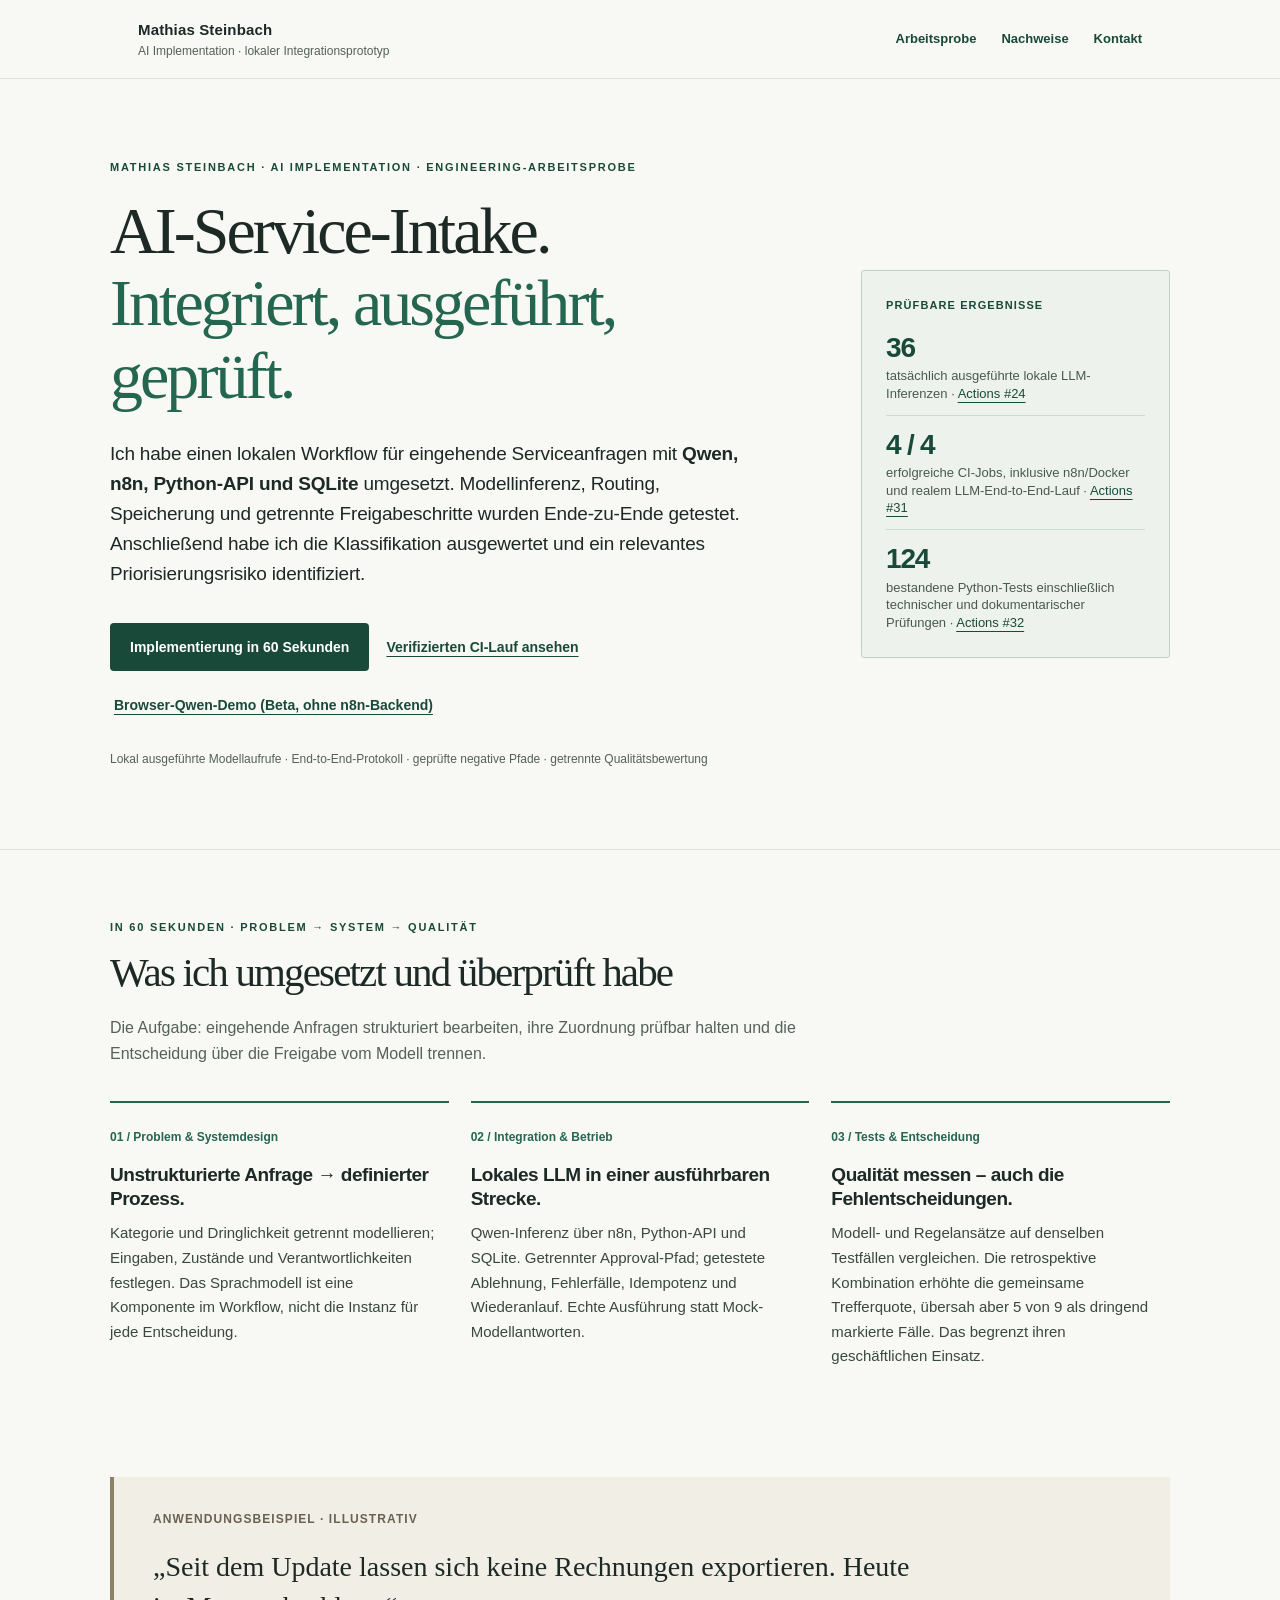
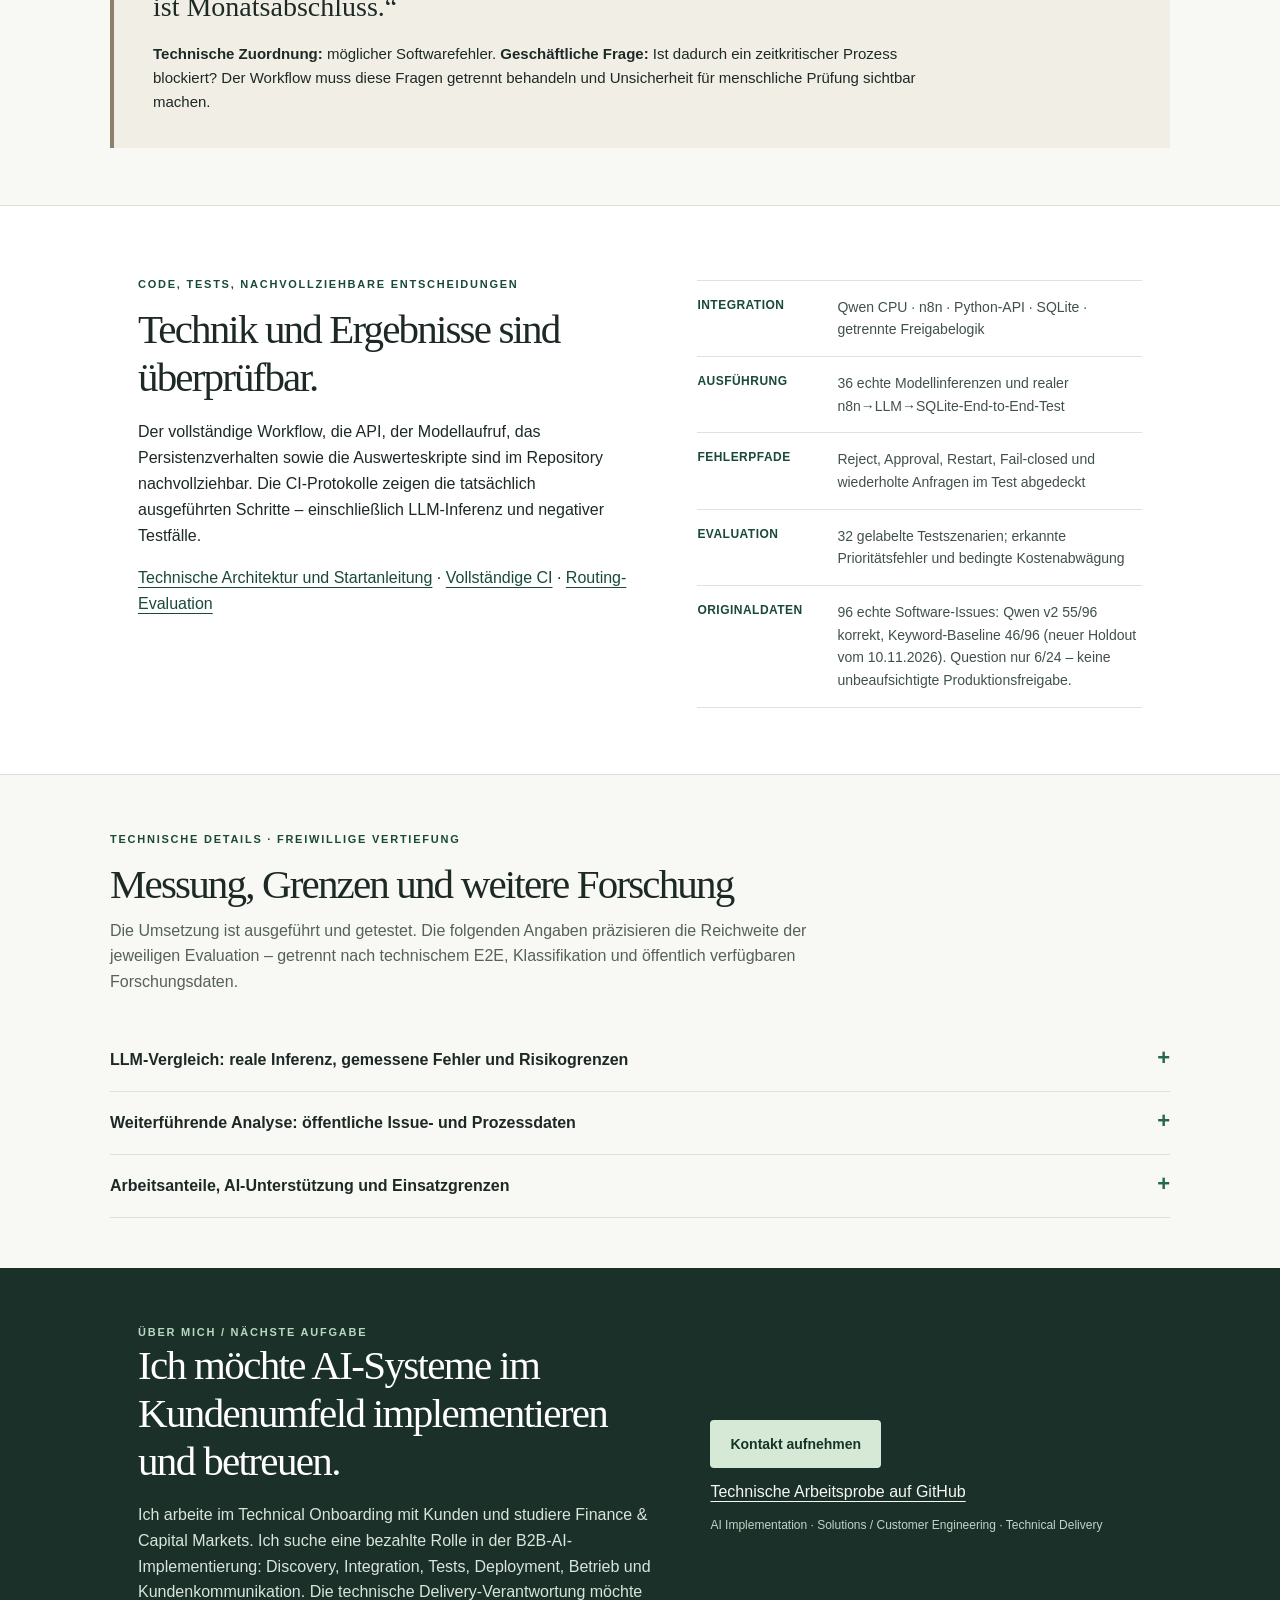
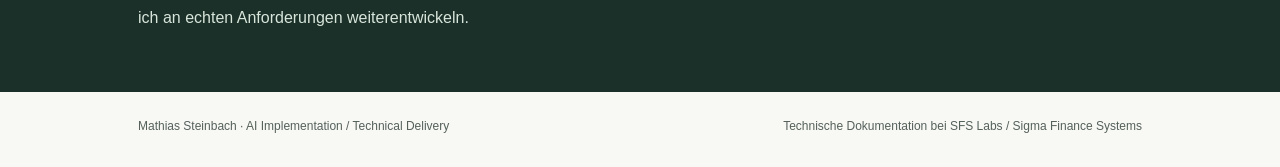
==== docs/index.html @ dee8612c "Remove redundant disclaimers and foreground actual work" ====
<!doctype html>
<html lang="de">
<head>
<meta charset="utf-8">
<meta name="viewport" content="width=device-width, initial-scale=1">
<meta name="description" content="AI Implementation Engineering-Arbeitsprobe von Mathias Steinbach: lokales Qwen-Modell, n8n, Python-API und SQLite – echte Modellinferenzen, End-to-End-Tests, dokumentierte Qualitätsprüfung.">
<meta name="color-scheme" content="light">
<meta http-equiv="Content-Security-Policy" content="default-src 'none'; style-src 'unsafe-inline'; script-src 'none'; img-src data:; connect-src 'none'; form-action 'none'; base-uri 'none'">
<title>Mathias Steinbach | AI Implementation – realer Workflow, echte Tests</title>
<style>
:root{--paper:#f8f8f5;--white:#ffffff;--ink:#1d2925;--shade:#55615b;--soft:#edf2ed;--line:#dce3dc;--accent:#246650;--accent-dark:#194a39;--warm:#f1eee6}
*{box-sizing:border-box}
html{scroll-behavior:smooth}
body{margin:0;background:var(--paper);color:var(--ink);font-family:-apple-system,BlinkMacSystemFont,"Segoe UI",Arial,sans-serif;font-size:16px;line-height:1.62;-webkit-font-smoothing:antialiased}
a{color:var(--accent-dark);text-underline-offset:4px}
a:hover{text-decoration-thickness:2px}
a:focus-visible,summary:focus-visible{outline:3px solid #59886a;outline-offset:5px;border-radius:3px}
.shell{max-width:1060px;padding:0 28px;margin:0 auto}
header{background:var(--paper);border-bottom:1px solid var(--line)}
.header{min-height:78px;display:flex;align-items:center;justify-content:space-between;gap:20px}
.name{font-size:15px;letter-spacing:.01em;font-weight:750}
.header-sub{color:var(--shade);font-size:12px;display:block;line-height:1.3;margin-top:2px}
.header-right{display:flex;align-items:center;gap:25px;font-size:13px;white-space:nowrap}
.header-right a{text-decoration:none;font-weight:650}
.hero{padding:80px 0 80px;display:grid;grid-template-columns:minmax(0,1.45fr) minmax(250px,.65fr);gap:62px;align-items:center}
.eyebrow{color:var(--accent-dark);font-size:11px;letter-spacing:.16em;font-weight:800;text-transform:uppercase}
h1,h2,.thought{font-family:Georgia,"Times New Roman",serif;font-weight:400;letter-spacing:-.045em}
h1{font-size:clamp(40px,5.35vw,66px);line-height:1.1;margin:18px 0 26px;max-width:650px}
h1 span{color:var(--accent)}
.lede{font-size:19px;max-width:640px;line-height:1.59;letter-spacing:-.01em}
.lede strong{font-weight:700}
.actions{display:flex;gap:13px;flex-wrap:wrap;align-items:center;margin:33px 0 22px}
.primary{background:var(--accent-dark);color:white;padding:13px 20px;border-radius:4px;text-decoration:none;display:inline-flex;align-items:center;justify-content:center;font-weight:690;font-size:14px}
.primary:hover{background:#0d3628}
.secondary{font-weight:670;font-size:14px;padding:10px 4px;text-decoration-thickness:1px}
.facts{font-size:12px;color:var(--shade);line-height:1.7}
.facts b{color:var(--ink)}
.note{padding:26px 24px;border:1px solid #bfd1c4;background:var(--soft);border-radius:3px}.proof{display:grid;gap:14px;margin-top:18px}.proofline{padding:0 0 12px;border-bottom:1px solid #cadbd0}.proofline:last-child{border-bottom:0;padding-bottom:0}.proofline .big{font-weight:790;line-height:1.1;font-size:28px;letter-spacing:-.045em;color:var(--accent-dark)}.proofline .description{font-size:13px;color:#4a594f;line-height:1.35;margin-top:4px}
.note-kicker{font-size:11px;color:var(--accent-dark);font-weight:750;letter-spacing:.1em;text-transform:uppercase}
.thought{font-size:clamp(23px,2.45vw,30px);line-height:1.31;margin:19px 0 17px}
.note p:last-child{font-size:14px;line-height:1.6;color:#48584d;margin-bottom:0}
.rule{border-top:1px solid var(--line)}
section{scroll-margin-top:26px}
.story{padding:69px 0 64px}
h2{font-size:clamp(29px,3.65vw,41px);line-height:1.17;margin:12px 0 18px;max-width:780px}
.intro{color:var(--shade);max-width:770px;margin:0 0 34px}
.steps{display:grid;grid-template-columns:repeat(3,minmax(0,1fr));gap:22px}
.step{border-top:2px solid var(--accent);padding:20px 12px 4px 0}
.step-index{font-weight:750;font-size:12px;color:var(--accent)}
.step h3{font-size:19px;line-height:1.28;letter-spacing:-.025em;margin:14px 0 10px}
.step p{font-size:15px;line-height:1.64;margin:0;color:#394840}
.effect{padding:40px 0 57px}
.case{padding:33px 39px;background:var(--warm);border-left:4px solid #8d8068}
.case-head{font-size:12px;font-weight:750;color:#696252;letter-spacing:.09em;text-transform:uppercase}
.example{font-family:Georgia,"Times New Roman",serif;font-size:clamp(20px,2.9vw,28px);line-height:1.4;max-width:780px;margin:18px 0 16px}
.case p:last-child{margin:0;font-size:15px;max-width:800px}
.material{padding:70px 0 66px;background:var(--white);border-top:1px solid var(--line);border-bottom:1px solid var(--line)}
.material-grid{display:grid;grid-template-columns:1.05fr .95fr;gap:68px;align-items:start}
.material-grid p{max-width:640px}
.material-grid .text{font-size:16px}
.checks{border-top:1px solid var(--line);margin-top:4px}
.check{display:grid;grid-template-columns:125px 1fr;gap:15px;padding:15px 0;border-bottom:1px solid var(--line);font-size:14px}
.check strong{font-size:12px;color:var(--accent-dark);text-transform:uppercase;letter-spacing:.04em}
.check span{color:#415149}
small,.caption{font-size:12px;color:var(--shade)}
.details{padding:56px 0 50px}
.details h2{margin-bottom:9px}
details{border-bottom:1px solid var(--line);padding:18px 0}
summary{font-weight:750;cursor:pointer;list-style:none;display:flex;justify-content:space-between;gap:20px}
summary::-webkit-details-marker{display:none}
summary::after{content:"+";font-size:22px;line-height:1;color:var(--accent)}
details[open] summary::after{content:"−"}
details .inner{font-size:14px;color:#34463d;max-width:840px;padding:9px 0 0}
details ul{padding-left:20px}
details li{margin:8px 0}
.nums{font-variant-numeric:tabular-nums}
.end{background:#1b3029;color:#f6f8f4;padding:56px 0 61px}
.end-inner{display:grid;grid-template-columns:1.1fr .9fr;gap:45px;align-items:center}
.end h2{font-family:Georgia,"Times New Roman",serif;letter-spacing:-.04em;margin:0 0 16px;color:#fff}
.end p{margin:0;color:#d8e5db;max-width:600px}
.end .contact{display:flex;flex-direction:column;gap:11px;align-items:flex-start}
.end .contact a{color:#f6f8f4}
.end .contact a.primary{background:#d5e9d6;color:#163526}
.end small{color:#c2d3c8}
footer{padding:25px 0 30px;font-size:12px;color:var(--shade)}
.footer{display:flex;justify-content:space-between;gap:18px;flex-wrap:wrap}
@media(max-width:770px){.shell{padding:0 20px}.header{min-height:68px}.header-right{gap:13px}.hero{display:block;padding:45px 0 53px}.note{margin-top:38px;padding:24px}.story{padding:49px 0}.steps,.material-grid,.end-inner{grid-template-columns:1fr;gap:26px}.material{padding:49px 0}.step{padding-top:16px}.case{padding:24px 22px}.effect{padding:4px 0 46px}.check{grid-template-columns:105px 1fr}.details{padding:42px 0}.end{padding:43px 0}.facts{font-size:11px}}
@media(prefers-reduced-motion:reduce){html{scroll-behavior:auto}}
</style>
</head>
<body>
<header><div class="shell header">
 <div><div class="name">Mathias Steinbach</div><span class="header-sub">AI Implementation · lokaler Integrationsprototyp</span></div>
 <nav class="header-right" aria-label="Seitennavigation"><a href="#entscheidung">Arbeitsprobe</a><a href="#nachweise">Nachweise</a><a href="#kontakt">Kontakt</a></nav>
</div></header>
<main>
 <section class="shell hero" aria-labelledby="headline">
  <div>
   <div class="eyebrow">Mathias Steinbach · AI Implementation · Engineering-Arbeitsprobe</div>
   <h1 id="headline">AI-Service-Intake. <span>Integriert, ausgeführt, geprüft.</span></h1>
   <p class="lede">Ich habe einen lokalen Workflow für eingehende Serviceanfragen mit <strong>Qwen, n8n, Python-API und SQLite</strong> umgesetzt. Modellinferenz, Routing, Speicherung und getrennte Freigabeschritte wurden Ende-zu-Ende getestet. Anschließend habe ich die Klassifikation ausgewertet und ein relevantes Priorisierungsrisiko identifiziert.</p>
   <div class="actions"><a class="primary" href="#entscheidung">Implementierung in 60 Sekunden</a><a class="secondary" href="https://github.com/SFS-Labs/ai-knowledge-ops-lab/actions/runs/42413698800">Verifizierten CI-Lauf ansehen</a><a class="secondary" href="./live.html">Browser-Qwen-Demo (Beta, ohne n8n-Backend)</a></div>
   <div class="facts">Lokal ausgeführte Modellaufrufe · End-to-End-Protokoll · geprüfte negative Pfade · getrennte Qualitätsbewertung</div>
  </div>
  <aside class="note" aria-label="Verifizierte technische Ergebnisse">
   <div class="note-kicker">Prüfbare Ergebnisse</div>
   <div class="proof">
    <div class="proofline"><div class="big nums">36</div><div class="description">tatsächlich ausgeführte lokale LLM-Inferenzen · <a href="https://github.com/SFS-Labs/ai-knowledge-ops-lab/actions/runs/42399345922">Actions #24</a></div></div>
    <div class="proofline"><div class="big nums">4 / 4</div><div class="description">erfolgreiche CI-Jobs, inklusive n8n/Docker und realem LLM-End-to-End-Lauf · <a href="https://github.com/SFS-Labs/ai-knowledge-ops-lab/actions/runs/42413698800">Actions #31</a></div></div>
    <div class="proofline"><div class="big nums">124</div><div class="description">bestandene Python-Tests einschließlich technischer und dokumentarischer Prüfungen · <a href="https://github.com/SFS-Labs/ai-knowledge-ops-lab/actions/runs/42421588733">Actions #32</a></div></div>
   </div>
  </aside>
 </section>
 <div class="rule"></div>
 <section id="entscheidung" class="shell story">
  <div class="eyebrow">In 60 Sekunden · Problem → System → Qualität</div>
  <h2>Was ich umgesetzt und überprüft habe</h2>
  <p class="intro">Die Aufgabe: eingehende Anfragen strukturiert bearbeiten, ihre Zuordnung prüfbar halten und die Entscheidung über die Freigabe vom Modell trennen.</p>
  <div class="steps">
   <article class="step"><span class="step-index">01 / Problem &amp; Systemdesign</span><h3>Unstrukturierte Anfrage → definierter Prozess.</h3><p>Kategorie und Dringlichkeit getrennt modellieren; Eingaben, Zustände und Verantwortlichkeiten festlegen. Das Sprachmodell ist eine Komponente im Workflow, nicht die Instanz für jede Entscheidung.</p></article>
   <article class="step"><span class="step-index">02 / Integration &amp; Betrieb</span><h3>Lokales LLM in einer ausführbaren Strecke.</h3><p>Qwen-Inferenz über n8n, Python-API und SQLite. Getrennter Approval-Pfad; getestete Ablehnung, Fehlerfälle, Idempotenz und Wiederanlauf. Echte Ausführung statt Mock-Modellantworten.</p></article>
   <article class="step"><span class="step-index">03 / Tests &amp; Entscheidung</span><h3>Qualität messen – auch die Fehlentscheidungen.</h3><p>Modell- und Regelansätze auf denselben Testfällen vergleichen. Die retrospektive Kombination erhöhte die gemeinsame Trefferquote, übersah aber 5 von 9 als dringend markierte Fälle. Das begrenzt ihren geschäftlichen Einsatz.</p></article>
  </div>
 </section>
 <section class="shell effect" aria-labelledby="praxis"><div class="case">
  <div class="case-head">Anwendungsbeispiel · illustrativ</div>
  <div class="example" id="praxis">„Seit dem Update lassen sich keine Rechnungen exportieren. Heute ist Monatsabschluss.“</div>
  <p><strong>Technische Zuordnung:</strong> möglicher Softwarefehler. <strong>Geschäftliche Frage:</strong> Ist dadurch ein zeitkritischer Prozess blockiert? Der Workflow muss diese Fragen getrennt behandeln und Unsicherheit für menschliche Prüfung sichtbar machen.</p>
 </div></section>
 <section class="material" id="nachweise"><div class="shell material-grid">
  <div>
   <div class="eyebrow">Code, Tests, nachvollziehbare Entscheidungen</div>
   <h2>Technik und Ergebnisse sind überprüfbar.</h2>
   <p class="text">Der vollständige Workflow, die API, der Modellaufruf, das Persistenzverhalten sowie die Auswerteskripte sind im Repository nachvollziehbar. Die CI-Protokolle zeigen die tatsächlich ausgeführten Schritte – einschließlich LLM-Inferenz und negativer Testfälle.</p>
   <p><a href="https://github.com/SFS-Labs/ai-knowledge-ops-lab/blob/main/showcases/internal-service-intake/README.md">Technische Architektur und Startanleitung</a> · <a href="https://github.com/SFS-Labs/ai-knowledge-ops-lab/actions/runs/42413698800">Vollständige CI</a> · <a href="https://github.com/SFS-Labs/ai-knowledge-ops-lab/blob/main/showcases/internal-service-intake/HYBRID_DECISION_RECORD.md">Routing-Evaluation</a></p>
  </div>
  <div class="checks" aria-label="Liefer- und Qualitätsnachweise">
   <div class="check"><strong>Integration</strong><span>Qwen CPU · n8n · Python-API · SQLite · getrennte Freigabelogik</span></div>
   <div class="check"><strong>Ausführung</strong><span>36 echte Modellinferenzen und realer n8n→LLM→SQLite-End-to-End-Test</span></div>
   <div class="check"><strong>Fehlerpfade</strong><span>Reject, Approval, Restart, Fail-closed und wiederholte Anfragen im Test abgedeckt</span></div>
   <div class="check"><strong>Evaluation</strong><span>32 gelabelte Testszenarien; erkannte Prioritätsfehler und bedingte Kostenabwägung</span></div>
   <div class="check"><strong>Originaldaten</strong><span>96 echte Software-Issues: Qwen v2 55/96 korrekt, Keyword-Baseline 46/96 (neuer Holdout vom 10.11.2026). Question nur 6/24 – keine unbeaufsichtigte Produktionsfreigabe.</span></div>
  </div>
 </div></section>
 <section class="shell details">
  <div class="eyebrow">Technische Details · freiwillige Vertiefung</div>
  <h2>Messung, Grenzen und weitere Forschung</h2>
  <p class="intro">Die Umsetzung ist ausgeführt und getestet. Die folgenden Angaben präzisieren die Reichweite der jeweiligen Evaluation – getrennt nach technischem E2E, Klassifikation und öffentlich verfügbaren Forschungsdaten.</p>
  <details><summary>LLM-Vergleich: reale Inferenz, gemessene Fehler und Risikogrenzen</summary><div class="inner">
   <p>In 32 gelabelten <strong>synthetischen</strong> Testfällen waren Kategorie und Priorität gleichzeitig korrekt bei Sprachmodell allein <strong>10/32</strong>, Regeln allein <strong>11/32</strong> und rückblickender Kombination <strong>22/32</strong>. Die kombinierte Prioritätslogik übersah <strong>5 von 9</strong> als dringend gelabelten Fällen; beim Sprachmodell allein war es <strong>1 von 9</strong>, allerdings mit erheblich mehr Fehlalarmen. Die Kombination wurde <strong>nach Sichtung der Fälle</strong> entwickelt. Dieser Vergleich ist daher explorativ, kein unabhängig bestätigter Leistungsvorteil.</p>
   <p>Die Fehlerkostenentscheidung hängt von realen SLAs, Review-Aufwand und Eskalationskosten ab. <a href="https://github.com/SFS-Labs/ai-knowledge-ops-lab/blob/main/showcases/internal-service-intake/evaluation/economics.py">Berechnung und Annahmen</a>.</p>
  </div></details>
  <details><summary>Weiterführende Analyse: öffentliche Issue- und Prozessdaten</summary><div class="inner">
   <p>Zu Beginn standen vier selbst definierte Servicekategorien. Die öffentlichen Daten passten dazu nicht sauber. Statt die Quellen passend zu machen, habe ich die Reihenfolge geändert: <strong>Geschäftsaufgabe → passende Klassifikation → geeignete Daten → Messung → Entscheidung.</strong></p>
   <p>Die realen NLBSE-Software-Issues dienen einem separaten Klassifikationsvergleich; Volvo-Prozesslogs zeigen Bearbeitungsverläufe. Die Datensätze sind nicht miteinander verknüpft. Auf 142.320 NLBSE-Testzeilen erreichte eine einfache, nicht für diesen Benchmark optimierte Keyword-Heuristik 49,25 % Accuracy; 9.454 Gruppenwechsel wurden aus dem Volvo-Originalarchiv ermittelt. Diese Heuristik ist eine Baseline, kein vollwertiger Vergleich zu einem optimierten Klassifikator. Der zusätzlich ausgeführte echte Qwen-vs.-Baseline-Vergleich auf 96 weiteren vorher festgelegten NLBSE-Fällen ergab <strong>55/96 (57,29 %) korrekt mit Qwen v2 in einem am 10.11.2026 erneut ausgeführten disjunkten Holdout</strong> gegenüber <strong>46/96 (47,92 %) mit der einfachen Keyword-Heuristik</strong>; nur <strong>6/24 Question-Fälle</strong> wurden vom Modell erkannt. Das gepaarte 95%-Bootstrap-Intervall der Accuracy-Differenz [0; +20,83] Prozentpunkte umfasst Null; eine positive Überlegenheit ist damit nicht gesichert. <a href="https://github.com/SFS-Labs/ai-knowledge-ops-lab/blob/main/showcases/internal-service-intake/evaluation/NLBSE_REAL_LLM_EVALUATION.md">Historische NLBSE-Diagnose und Methoden</a> · <a href="https://github.com/SFS-Labs/ai-knowledge-ops-lab/actions/runs/42827473405/job/129868488355">Neuer real ausgeführter NLBSE-Holdout-Retest</a>. Diese beiden Messungen sind keine nachgewiesene Wirkung unserer AI auf Kundenkosten. <a href="https://github.com/SFS-Labs/ai-knowledge-ops-lab/blob/main/showcases/internal-service-intake/RESEARCH_DESIGN.md">Forschungsdesign und Quellen</a>.</p>
  </div></details>
  <details><summary>Arbeitsanteile, AI-Unterstützung und Einsatzgrenzen</summary><div class="inner">
   <p>Meine Beiträge liegen in Fragestellung, Hypothese, Gegenprüfung, Qualitätsmaßstab und der Entscheidung über den Arbeitsumfang. Implementierung und Auswertung waren <strong>AI-gestützt</strong>; der Code und die tatsächlichen Testläufe sind einsehbar. Die technische Pipeline wurde lokal ausgeführt und automatisiert geprüft.</p>
   <p><a href="https://github.com/SFS-Labs/ai-knowledge-ops-lab">Repository und Versionshistorie</a> · <a href="https://github.com/SFS-Labs/ai-knowledge-ops-lab/pull/9">Entwicklung und Review</a>.</p>
  </div></details>
 </section>
 <section class="end" id="kontakt"><div class="shell end-inner">
  <div><div class="eyebrow" style="color:#b8d8c1">Über mich / nächste Aufgabe</div><h2>Ich möchte AI-Systeme im Kundenumfeld implementieren und betreuen.</h2><p>Ich arbeite im Technical Onboarding mit Kunden und studiere Finance &amp; Capital Markets. Ich suche eine bezahlte Rolle in der B2B-AI-Implementierung: Discovery, Integration, Tests, Deployment, Betrieb und Kundenkommunikation. Die technische Delivery-Verantwortung möchte ich an echten Anforderungen weiterentwickeln.</p></div>
  <div class="contact"><a class="primary" href="mailto:contact@sfs-labs.dev?subject=Gespr%C3%A4ch%20zu%20AI%20Implementation">Kontakt aufnehmen</a><a href="https://github.com/SFS-Labs/ai-knowledge-ops-lab">Technische Arbeitsprobe auf GitHub</a><small>AI Implementation · Solutions / Customer Engineering · Technical Delivery</small></div>
 </div></section>
</main>
<footer><div class="shell footer"><span>Mathias Steinbach · AI Implementation / Technical Delivery</span><span>Technische Dokumentation bei SFS Labs / Sigma Finance Systems</span></div></footer>
</body></html>
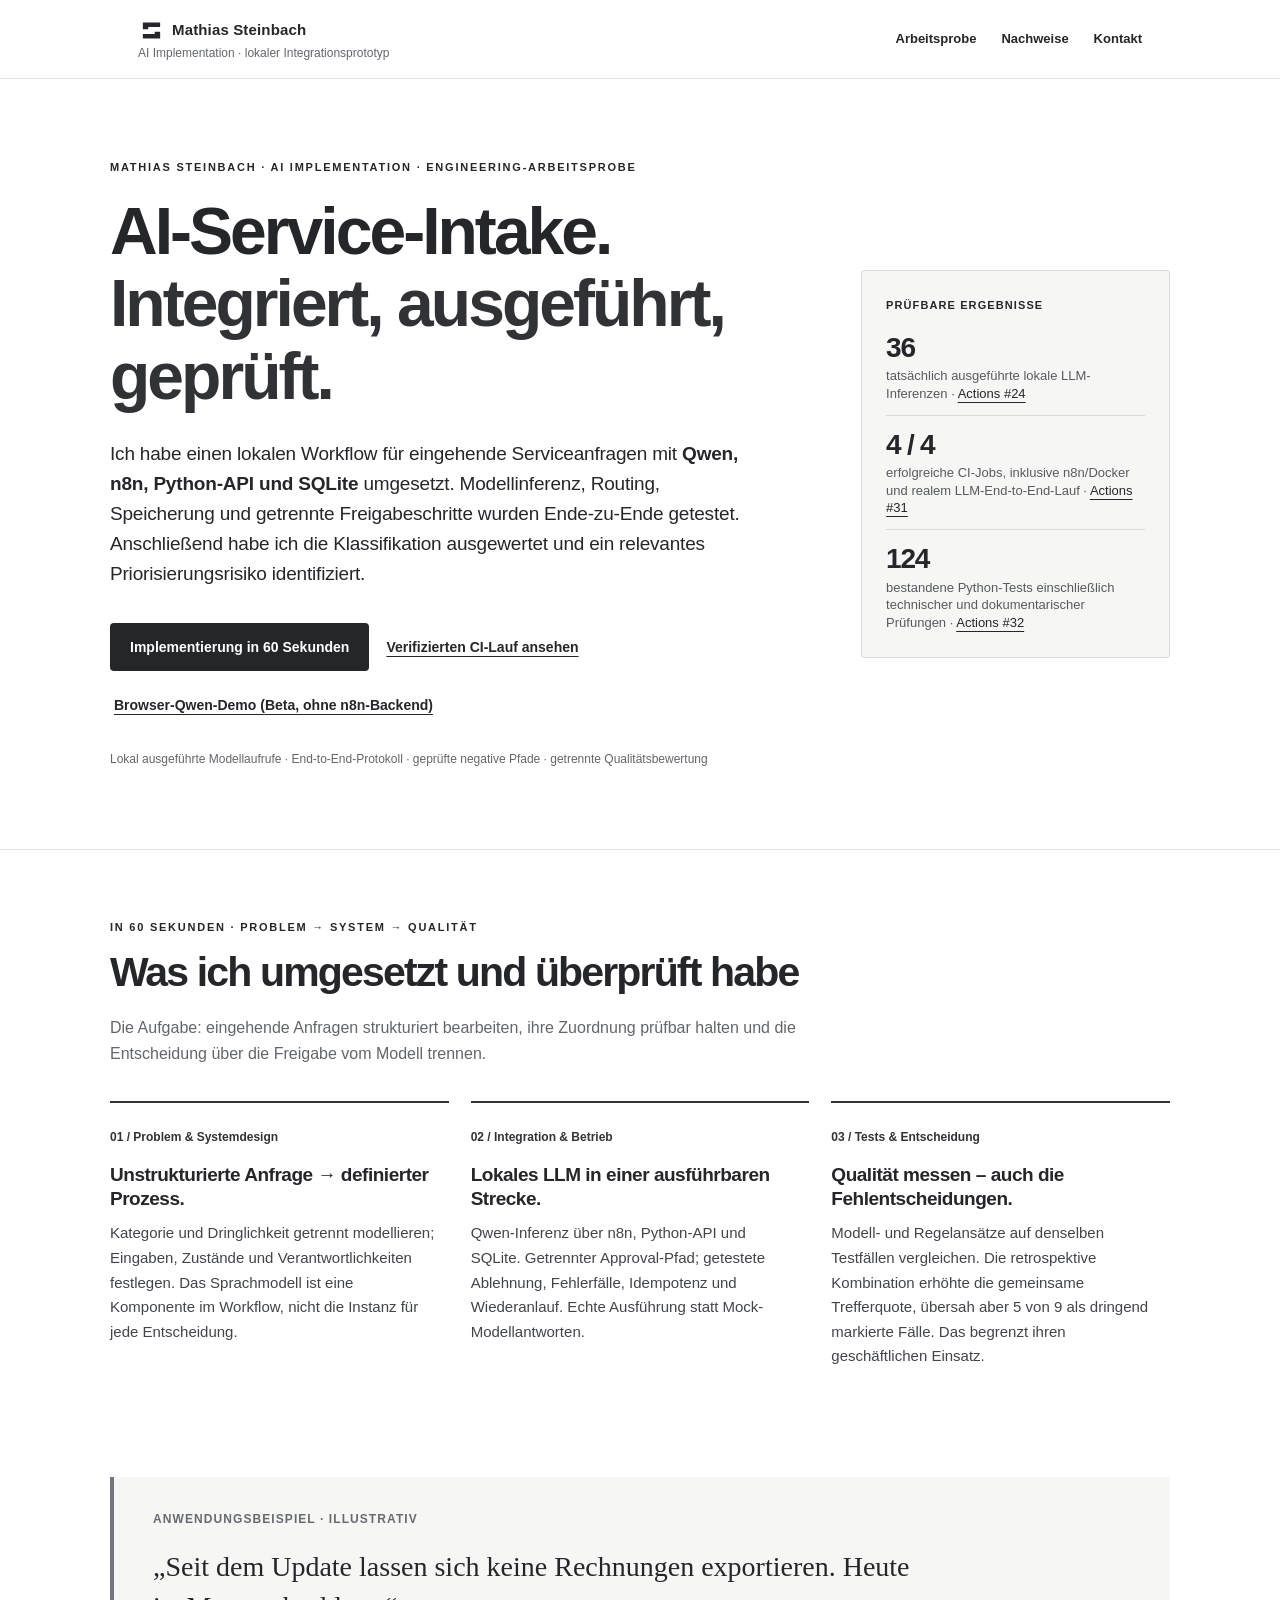
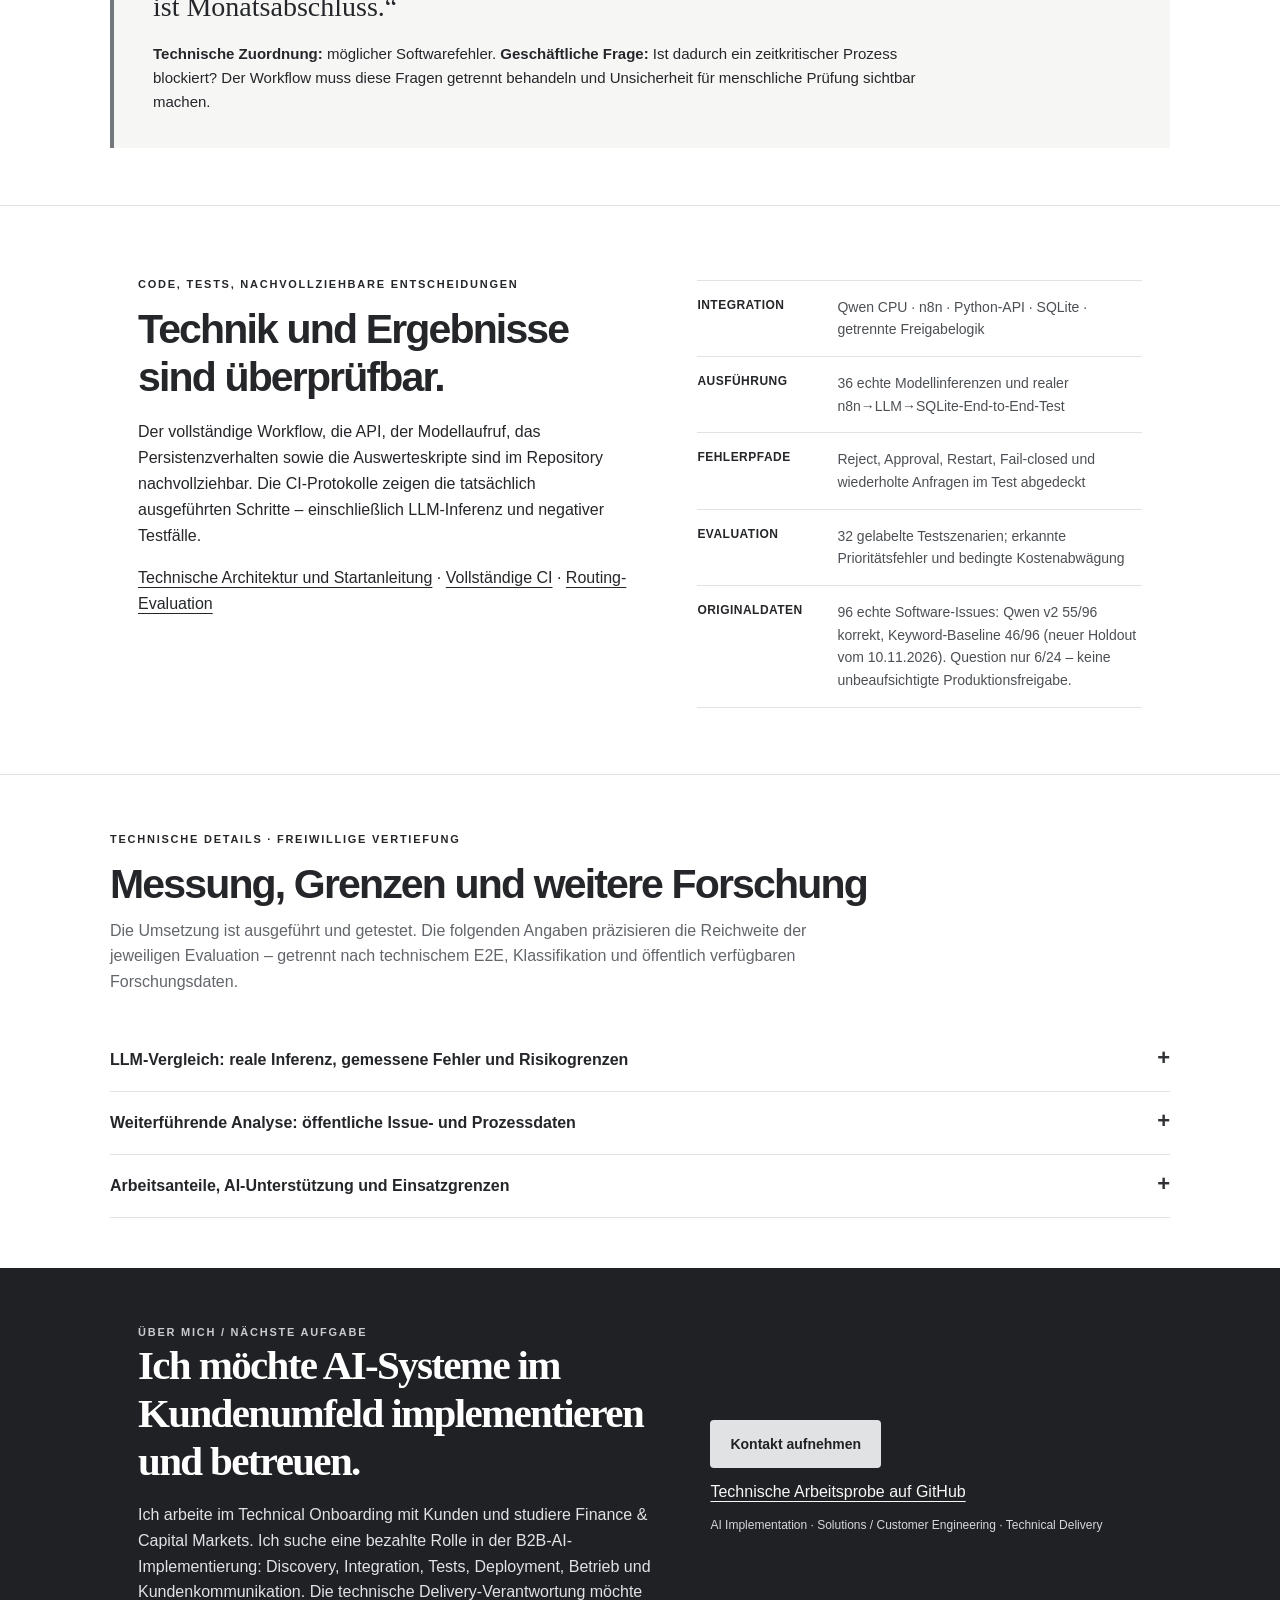
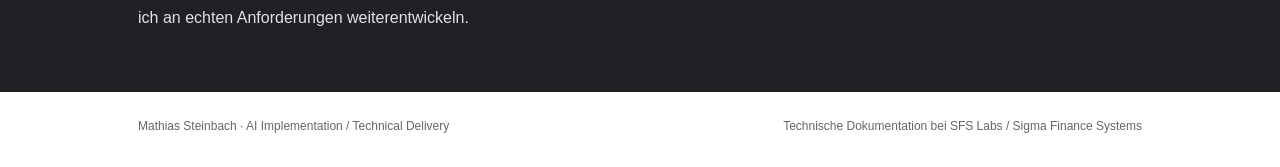
==== commit f07844d4: "Apply SFS Labs monochrome colors and restrained header mark" ====
--- a/docs/index.html
+++ b/docs/index.html
@@ -8,37 +8,37 @@
 <meta http-equiv="Content-Security-Policy" content="default-src 'none'; style-src 'unsafe-inline'; script-src 'none'; img-src data:; connect-src 'none'; form-action 'none'; base-uri 'none'">
 <title>Mathias Steinbach | AI Implementation – realer Workflow, echte Tests</title>
 <style>
-:root{--paper:#f8f8f5;--white:#ffffff;--ink:#1d2925;--shade:#55615b;--soft:#edf2ed;--line:#dce3dc;--accent:#246650;--accent-dark:#194a39;--warm:#f1eee6}
+:root{--paper:#FFFFFF;--white:#ffffff;--ink:#242629;--shade:#62666B;--soft:#F6F6F5;--line:#E1E2E3;--accent:#303236;--accent-dark:#242629;--warm:#F6F6F5}
 *{box-sizing:border-box}
 html{scroll-behavior:smooth}
-body{margin:0;background:var(--paper);color:var(--ink);font-family:-apple-system,BlinkMacSystemFont,"Segoe UI",Arial,sans-serif;font-size:16px;line-height:1.62;-webkit-font-smoothing:antialiased}
+body{margin:0;background:var(--paper);color:var(--ink);font-family:Inter,-apple-system,BlinkMacSystemFont,"Segoe UI",Arial,sans-serif;font-size:16px;line-height:1.62;-webkit-font-smoothing:antialiased}
 a{color:var(--accent-dark);text-underline-offset:4px}
 a:hover{text-decoration-thickness:2px}
-a:focus-visible,summary:focus-visible{outline:3px solid #59886a;outline-offset:5px;border-radius:3px}
+a:focus-visible,summary:focus-visible{outline:3px solid #60646A;outline-offset:5px;border-radius:3px}
 .shell{max-width:1060px;padding:0 28px;margin:0 auto}
 header{background:var(--paper);border-bottom:1px solid var(--line)}
 .header{min-height:78px;display:flex;align-items:center;justify-content:space-between;gap:20px}
-.name{font-size:15px;letter-spacing:.01em;font-weight:750}
+.name{font-size:15px;letter-spacing:.01em;font-weight:750;display:flex;align-items:center;gap:7px}
 .header-sub{color:var(--shade);font-size:12px;display:block;line-height:1.3;margin-top:2px}
 .header-right{display:flex;align-items:center;gap:25px;font-size:13px;white-space:nowrap}
 .header-right a{text-decoration:none;font-weight:650}
 .hero{padding:80px 0 80px;display:grid;grid-template-columns:minmax(0,1.45fr) minmax(250px,.65fr);gap:62px;align-items:center}
 .eyebrow{color:var(--accent-dark);font-size:11px;letter-spacing:.16em;font-weight:800;text-transform:uppercase}
-h1,h2,.thought{font-family:Georgia,"Times New Roman",serif;font-weight:400;letter-spacing:-.045em}
+h1,h2,.thought{font-family:Inter,-apple-system,BlinkMacSystemFont,"Segoe UI",Arial,sans-serif;font-weight:600;letter-spacing:-.045em}
 h1{font-size:clamp(40px,5.35vw,66px);line-height:1.1;margin:18px 0 26px;max-width:650px}
 h1 span{color:var(--accent)}
 .lede{font-size:19px;max-width:640px;line-height:1.59;letter-spacing:-.01em}
 .lede strong{font-weight:700}
 .actions{display:flex;gap:13px;flex-wrap:wrap;align-items:center;margin:33px 0 22px}
 .primary{background:var(--accent-dark);color:white;padding:13px 20px;border-radius:4px;text-decoration:none;display:inline-flex;align-items:center;justify-content:center;font-weight:690;font-size:14px}
-.primary:hover{background:#0d3628}
+.primary:hover{background:#111315}
 .secondary{font-weight:670;font-size:14px;padding:10px 4px;text-decoration-thickness:1px}
 .facts{font-size:12px;color:var(--shade);line-height:1.7}
 .facts b{color:var(--ink)}
-.note{padding:26px 24px;border:1px solid #bfd1c4;background:var(--soft);border-radius:3px}.proof{display:grid;gap:14px;margin-top:18px}.proofline{padding:0 0 12px;border-bottom:1px solid #cadbd0}.proofline:last-child{border-bottom:0;padding-bottom:0}.proofline .big{font-weight:790;line-height:1.1;font-size:28px;letter-spacing:-.045em;color:var(--accent-dark)}.proofline .description{font-size:13px;color:#4a594f;line-height:1.35;margin-top:4px}
+.note{padding:26px 24px;border:1px solid #DADBDD;background:var(--soft);border-radius:3px}.proof{display:grid;gap:14px;margin-top:18px}.proofline{padding:0 0 12px;border-bottom:1px solid #DADBDD}.proofline:last-child{border-bottom:0;padding-bottom:0}.proofline .big{font-weight:790;line-height:1.1;font-size:28px;letter-spacing:-.045em;color:var(--accent-dark)}.proofline .description{font-size:13px;color:#575B5F;line-height:1.35;margin-top:4px}
 .note-kicker{font-size:11px;color:var(--accent-dark);font-weight:750;letter-spacing:.1em;text-transform:uppercase}
 .thought{font-size:clamp(23px,2.45vw,30px);line-height:1.31;margin:19px 0 17px}
-.note p:last-child{font-size:14px;line-height:1.6;color:#48584d;margin-bottom:0}
+.note p:last-child{font-size:14px;line-height:1.6;color:#575B5F;margin-bottom:0}
 .rule{border-top:1px solid var(--line)}
 section{scroll-margin-top:26px}
 .story{padding:69px 0 64px}
@@ -48,10 +48,10 @@
 .step{border-top:2px solid var(--accent);padding:20px 12px 4px 0}
 .step-index{font-weight:750;font-size:12px;color:var(--accent)}
 .step h3{font-size:19px;line-height:1.28;letter-spacing:-.025em;margin:14px 0 10px}
-.step p{font-size:15px;line-height:1.64;margin:0;color:#394840}
+.step p{font-size:15px;line-height:1.64;margin:0;color:#414448}
 .effect{padding:40px 0 57px}
-.case{padding:33px 39px;background:var(--warm);border-left:4px solid #8d8068}
-.case-head{font-size:12px;font-weight:750;color:#696252;letter-spacing:.09em;text-transform:uppercase}
+.case{padding:33px 39px;background:var(--warm);border-left:4px solid #73777B}
+.case-head{font-size:12px;font-weight:750;color:#676B70;letter-spacing:.09em;text-transform:uppercase}
 .example{font-family:Georgia,"Times New Roman",serif;font-size:clamp(20px,2.9vw,28px);line-height:1.4;max-width:780px;margin:18px 0 16px}
 .case p:last-child{margin:0;font-size:15px;max-width:800px}
 .material{padding:70px 0 66px;background:var(--white);border-top:1px solid var(--line);border-bottom:1px solid var(--line)}
@@ -61,7 +61,7 @@
 .checks{border-top:1px solid var(--line);margin-top:4px}
 .check{display:grid;grid-template-columns:125px 1fr;gap:15px;padding:15px 0;border-bottom:1px solid var(--line);font-size:14px}
 .check strong{font-size:12px;color:var(--accent-dark);text-transform:uppercase;letter-spacing:.04em}
-.check span{color:#415149}
+.check span{color:#4C5054}
 small,.caption{font-size:12px;color:var(--shade)}
 .details{padding:56px 0 50px}
 .details h2{margin-bottom:9px}
@@ -70,27 +70,27 @@
 summary::-webkit-details-marker{display:none}
 summary::after{content:"+";font-size:22px;line-height:1;color:var(--accent)}
 details[open] summary::after{content:"−"}
-details .inner{font-size:14px;color:#34463d;max-width:840px;padding:9px 0 0}
+details .inner{font-size:14px;color:#393D42;max-width:840px;padding:9px 0 0}
 details ul{padding-left:20px}
 details li{margin:8px 0}
 .nums{font-variant-numeric:tabular-nums}
-.end{background:#1b3029;color:#f6f8f4;padding:56px 0 61px}
+.end{background:#1F2124;color:#F8F8F7;padding:56px 0 61px}
 .end-inner{display:grid;grid-template-columns:1.1fr .9fr;gap:45px;align-items:center}
 .end h2{font-family:Georgia,"Times New Roman",serif;letter-spacing:-.04em;margin:0 0 16px;color:#fff}
-.end p{margin:0;color:#d8e5db;max-width:600px}
+.end p{margin:0;color:#E1E2E3;max-width:600px}
 .end .contact{display:flex;flex-direction:column;gap:11px;align-items:flex-start}
-.end .contact a{color:#f6f8f4}
-.end .contact a.primary{background:#d5e9d6;color:#163526}
-.end small{color:#c2d3c8}
+.end .contact a{color:#F8F8F7}
+.end .contact a.primary{background:#E1E2E3;color:#202224}
+.end small{color:#D6D7D9}
 footer{padding:25px 0 30px;font-size:12px;color:var(--shade)}
 .footer{display:flex;justify-content:space-between;gap:18px;flex-wrap:wrap}
 @media(max-width:770px){.shell{padding:0 20px}.header{min-height:68px}.header-right{gap:13px}.hero{display:block;padding:45px 0 53px}.note{margin-top:38px;padding:24px}.story{padding:49px 0}.steps,.material-grid,.end-inner{grid-template-columns:1fr;gap:26px}.material{padding:49px 0}.step{padding-top:16px}.case{padding:24px 22px}.effect{padding:4px 0 46px}.check{grid-template-columns:105px 1fr}.details{padding:42px 0}.end{padding:43px 0}.facts{font-size:11px}}
 @media(prefers-reduced-motion:reduce){html{scroll-behavior:auto}}
-</style>
+.brandmark{flex:0 0 27px;color:#242629}</style>
 </head>
 <body>
 <header><div class="shell header">
- <div><div class="name">Mathias Steinbach</div><span class="header-sub">AI Implementation · lokaler Integrationsprototyp</span></div>
+ <div><div class="name"><svg class="brandmark" viewBox="0 0 400 400" width="27" height="27" aria-hidden="true" focusable="false"><path d="M72 80H328V148H152V180H72Z M248 220H328V320H72V252H248Z" fill="currentColor"/></svg> Mathias Steinbach</div><span class="header-sub">AI Implementation · lokaler Integrationsprototyp</span></div>
  <nav class="header-right" aria-label="Seitennavigation"><a href="#entscheidung">Arbeitsprobe</a><a href="#nachweise">Nachweise</a><a href="#kontakt">Kontakt</a></nav>
 </div></header>
 <main>
@@ -160,7 +160,7 @@
   </div></details>
  </section>
  <section class="end" id="kontakt"><div class="shell end-inner">
-  <div><div class="eyebrow" style="color:#b8d8c1">Über mich / nächste Aufgabe</div><h2>Ich möchte AI-Systeme im Kundenumfeld implementieren und betreuen.</h2><p>Ich arbeite im Technical Onboarding mit Kunden und studiere Finance &amp; Capital Markets. Ich suche eine bezahlte Rolle in der B2B-AI-Implementierung: Discovery, Integration, Tests, Deployment, Betrieb und Kundenkommunikation. Die technische Delivery-Verantwortung möchte ich an echten Anforderungen weiterentwickeln.</p></div>
+  <div><div class="eyebrow" style="color:#C9CBCD">Über mich / nächste Aufgabe</div><h2>Ich möchte AI-Systeme im Kundenumfeld implementieren und betreuen.</h2><p>Ich arbeite im Technical Onboarding mit Kunden und studiere Finance &amp; Capital Markets. Ich suche eine bezahlte Rolle in der B2B-AI-Implementierung: Discovery, Integration, Tests, Deployment, Betrieb und Kundenkommunikation. Die technische Delivery-Verantwortung möchte ich an echten Anforderungen weiterentwickeln.</p></div>
   <div class="contact"><a class="primary" href="mailto:contact@sfs-labs.dev?subject=Gespr%C3%A4ch%20zu%20AI%20Implementation">Kontakt aufnehmen</a><a href="https://github.com/SFS-Labs/ai-knowledge-ops-lab">Technische Arbeitsprobe auf GitHub</a><small>AI Implementation · Solutions / Customer Engineering · Technical Delivery</small></div>
  </div></section>
 </main>
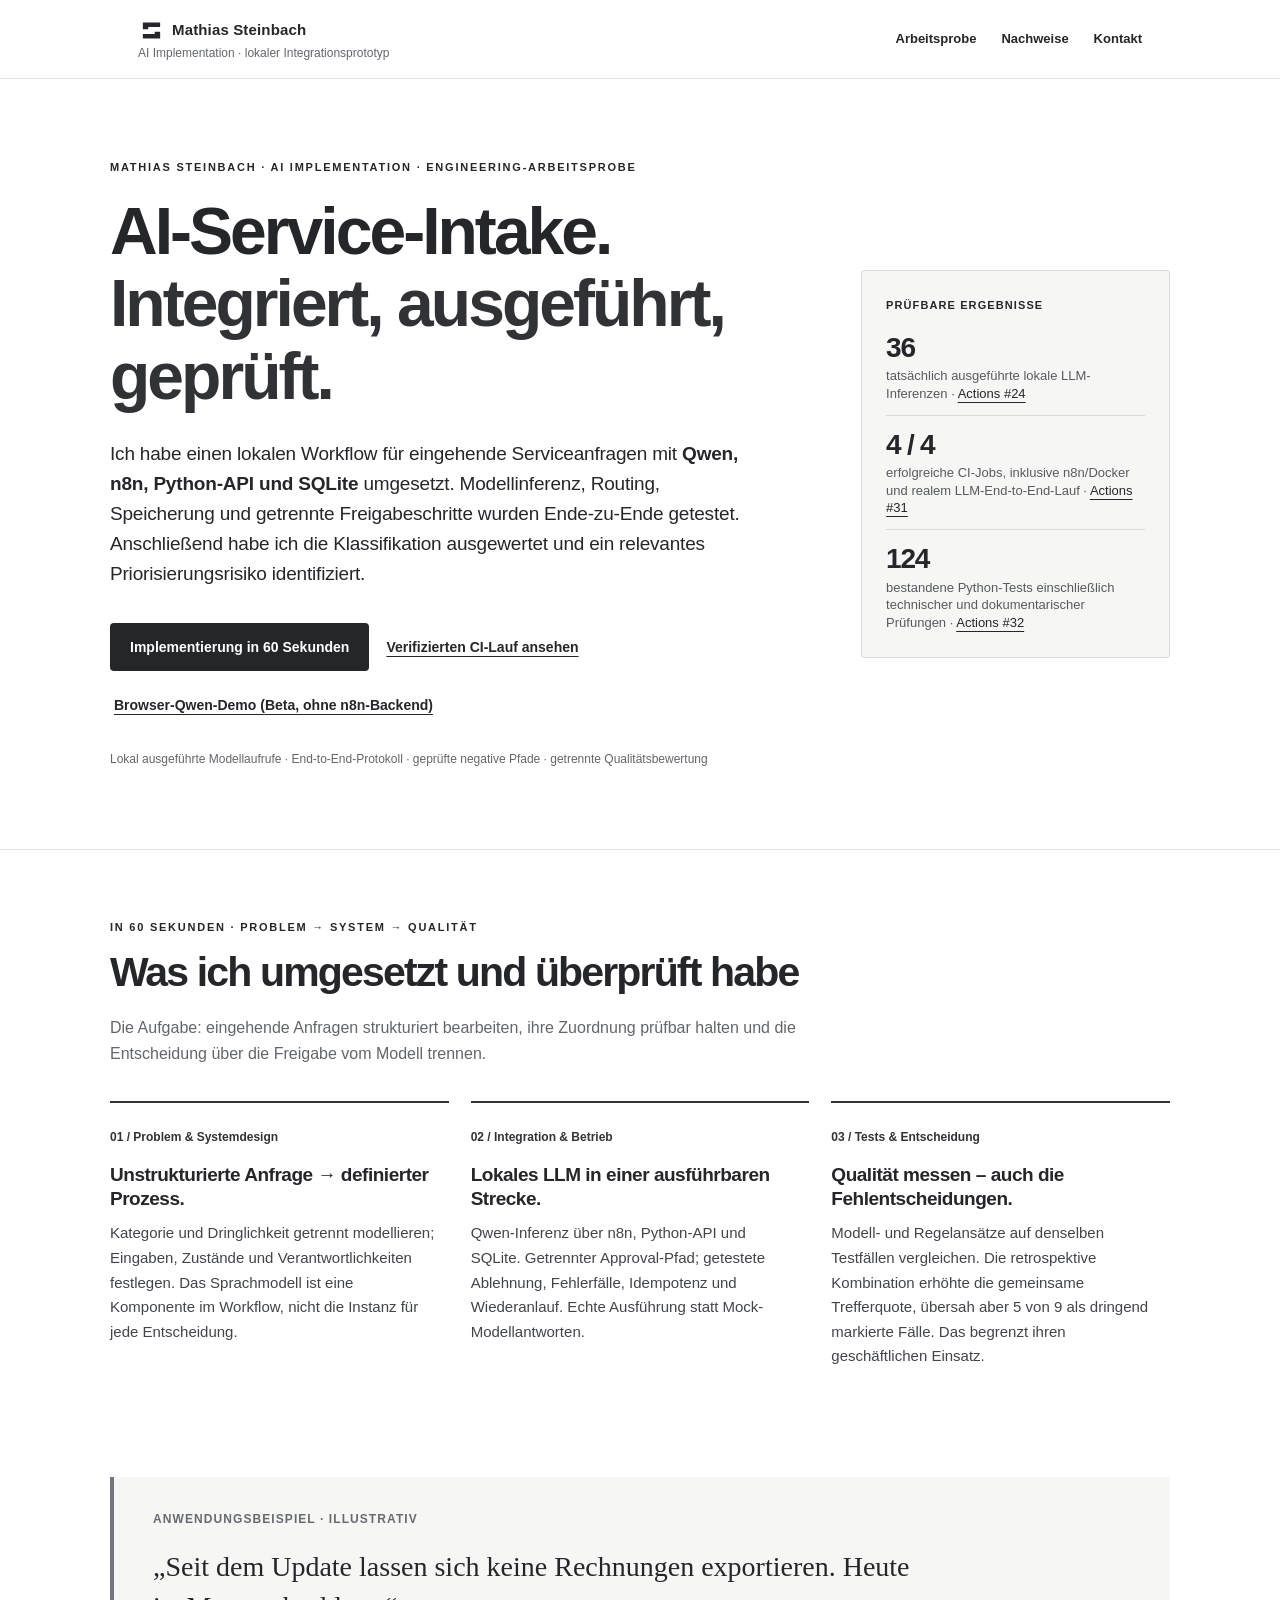
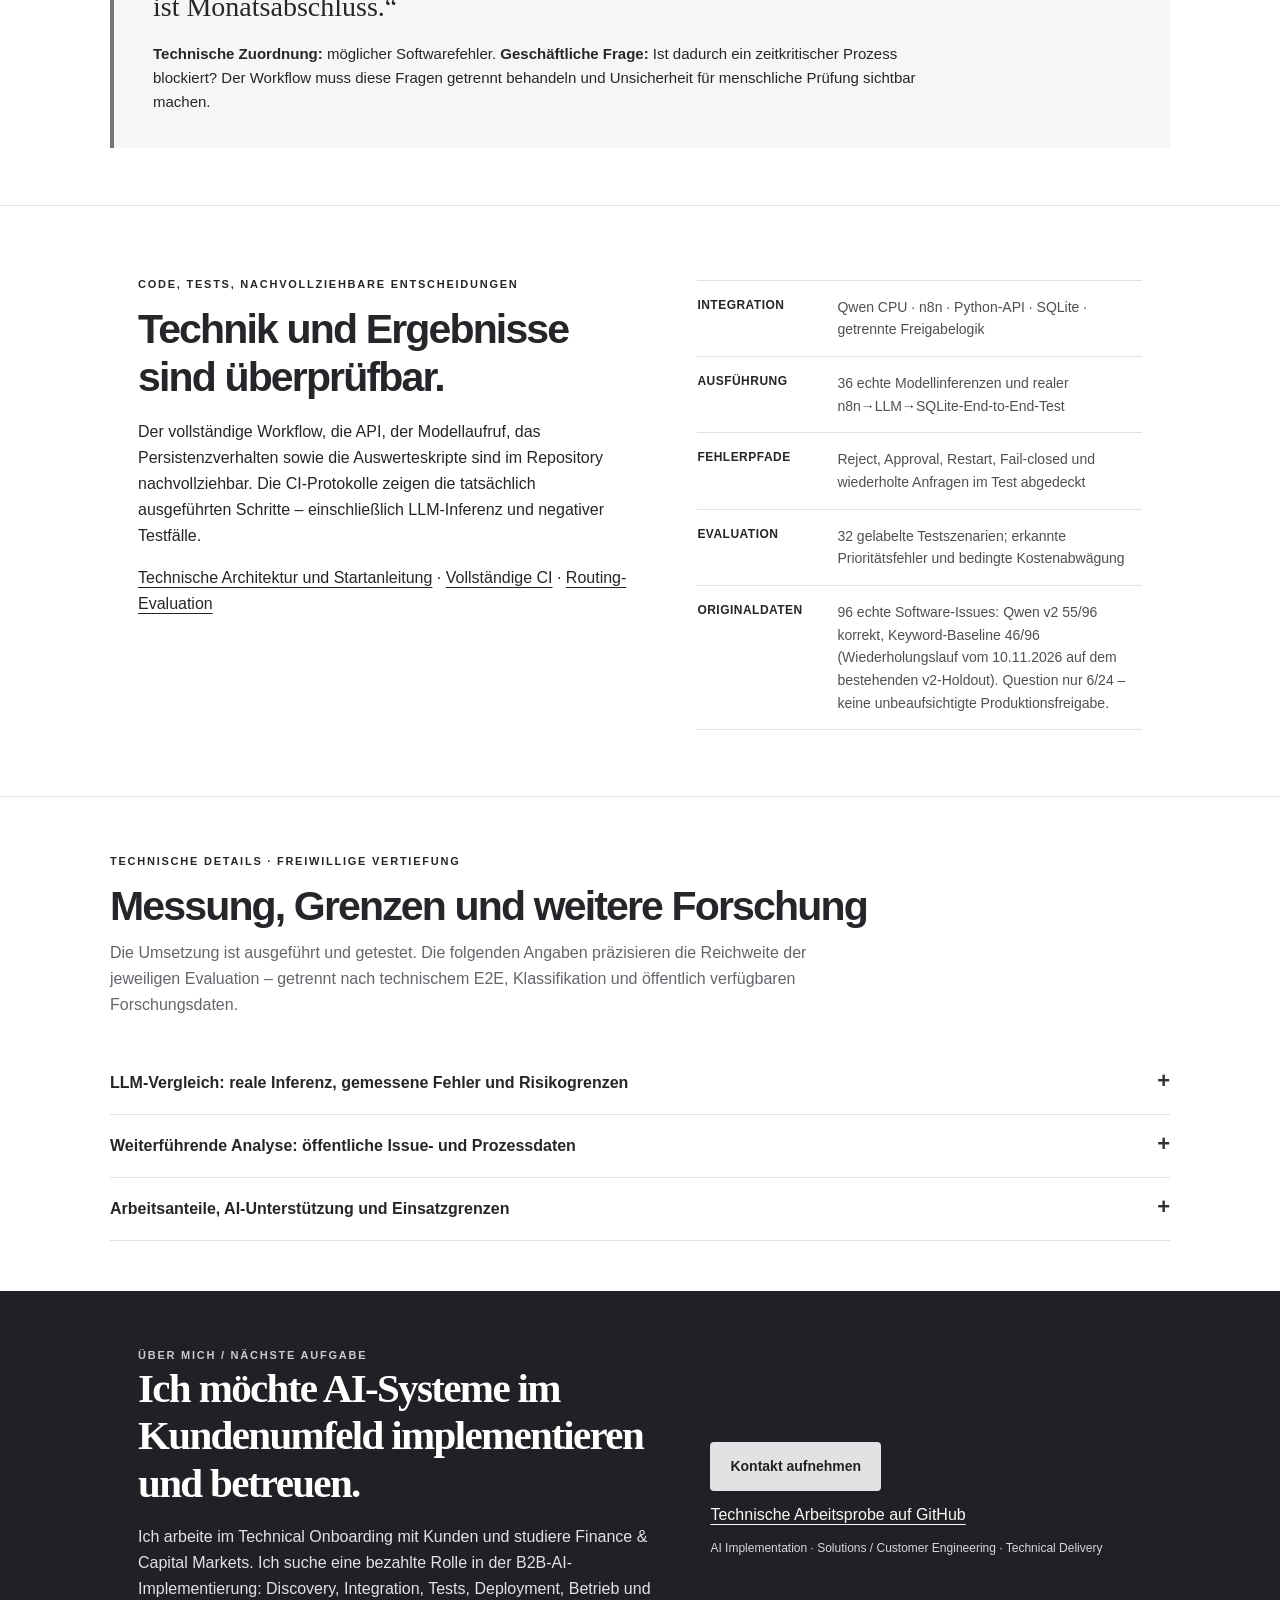
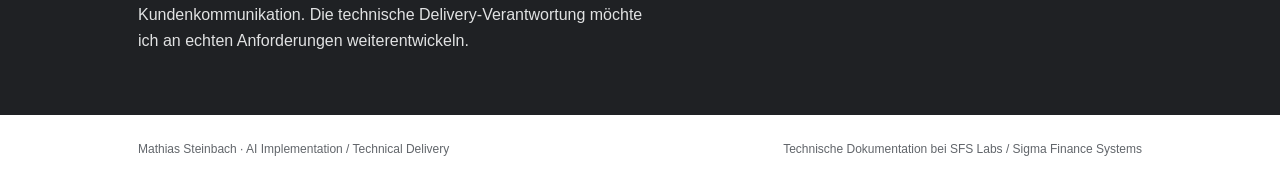
==== commit 068b5934: "Distinguish NLBSE v2 original and repeat runs" ====
--- a/docs/index.html
+++ b/docs/index.html
@@ -6,6 +6,16 @@
 <meta name="description" content="AI Implementation Engineering-Arbeitsprobe von Mathias Steinbach: lokales Qwen-Modell, n8n, Python-API und SQLite – echte Modellinferenzen, End-to-End-Tests, dokumentierte Qualitätsprüfung.">
 <meta name="color-scheme" content="light">
 <meta http-equiv="Content-Security-Policy" content="default-src 'none'; style-src 'unsafe-inline'; script-src 'none'; img-src data:; connect-src 'none'; form-action 'none'; base-uri 'none'">
+<link rel="icon" type="image/svg+xml" href="data:image/svg+xml,%3Csvg%20xmlns%3D%22http%3A%2F%2Fwww.w3.org%2F2000%2Fsvg%22%20viewBox%3D%220%200%20400%20400%22%3E%3Crect%20width%3D%22400%22%20height%3D%22400%22%20fill%3D%22%23FFFFFF%22%2F%3E%3Cpath%20d%3D%22M72%2080H328V148H152V180H72Z%20M248%20220H328V320H72V252H248Z%22%20fill%3D%22%23242629%22%2F%3E%3C%2Fsvg%3E">
+<meta name="theme-color" content="#FFFFFF">
+<meta property="og:type" content="website">
+<meta property="og:url" content="https://sfs-labs.github.io/ai-knowledge-ops-lab/">
+<meta property="og:title" content="Mathias Steinbach | AI Implementation">
+<meta property="og:image" content="https://raw.githubusercontent.com/SFS-Labs/SFS-Labs/fe8835988b24cb9d9d3465c7b4ed1fe7d731e693/branding/sfs-graphite-social.png">
+<meta property="og:image:width" content="1200">
+<meta property="og:image:height" content="630">
+<meta property="og:image:alt" content="SFS.Labs – Applied AI · Automation · Technical Research">
+<meta name="twitter:card" content="summary_large_image">
 <title>Mathias Steinbach | AI Implementation – realer Workflow, echte Tests</title>
 <style>
 :root{--paper:#FFFFFF;--white:#ffffff;--ink:#242629;--shade:#62666B;--soft:#F6F6F5;--line:#E1E2E3;--accent:#303236;--accent-dark:#242629;--warm:#F6F6F5}
@@ -139,7 +149,7 @@
    <div class="check"><strong>Ausführung</strong><span>36 echte Modellinferenzen und realer n8n→LLM→SQLite-End-to-End-Test</span></div>
    <div class="check"><strong>Fehlerpfade</strong><span>Reject, Approval, Restart, Fail-closed und wiederholte Anfragen im Test abgedeckt</span></div>
    <div class="check"><strong>Evaluation</strong><span>32 gelabelte Testszenarien; erkannte Prioritätsfehler und bedingte Kostenabwägung</span></div>
-   <div class="check"><strong>Originaldaten</strong><span>96 echte Software-Issues: Qwen v2 55/96 korrekt, Keyword-Baseline 46/96 (neuer Holdout vom 10.11.2026). Question nur 6/24 – keine unbeaufsichtigte Produktionsfreigabe.</span></div>
+   <div class="check"><strong>Originaldaten</strong><span>96 echte Software-Issues: Qwen v2 55/96 korrekt, Keyword-Baseline 46/96 (Wiederholungslauf vom 10.11.2026 auf dem bestehenden v2-Holdout). Question nur 6/24 – keine unbeaufsichtigte Produktionsfreigabe.</span></div>
   </div>
  </div></section>
  <section class="shell details">
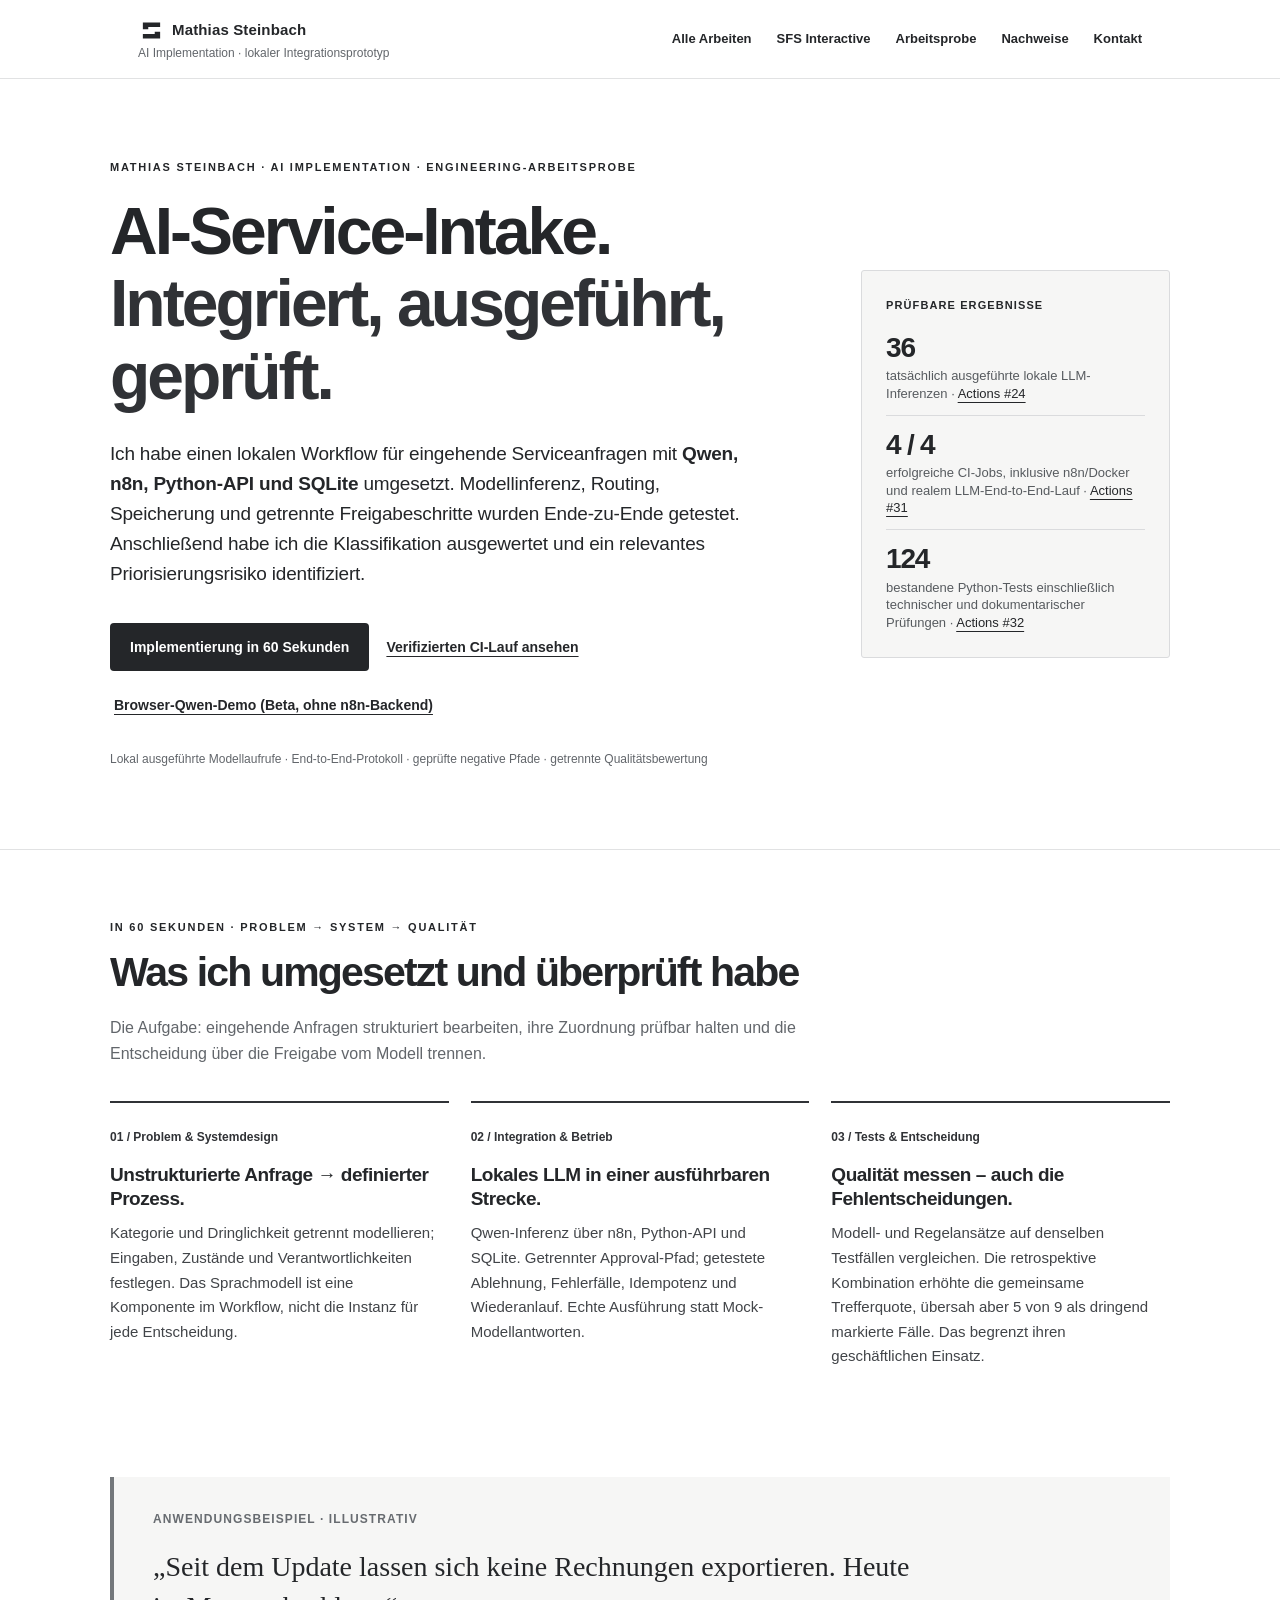
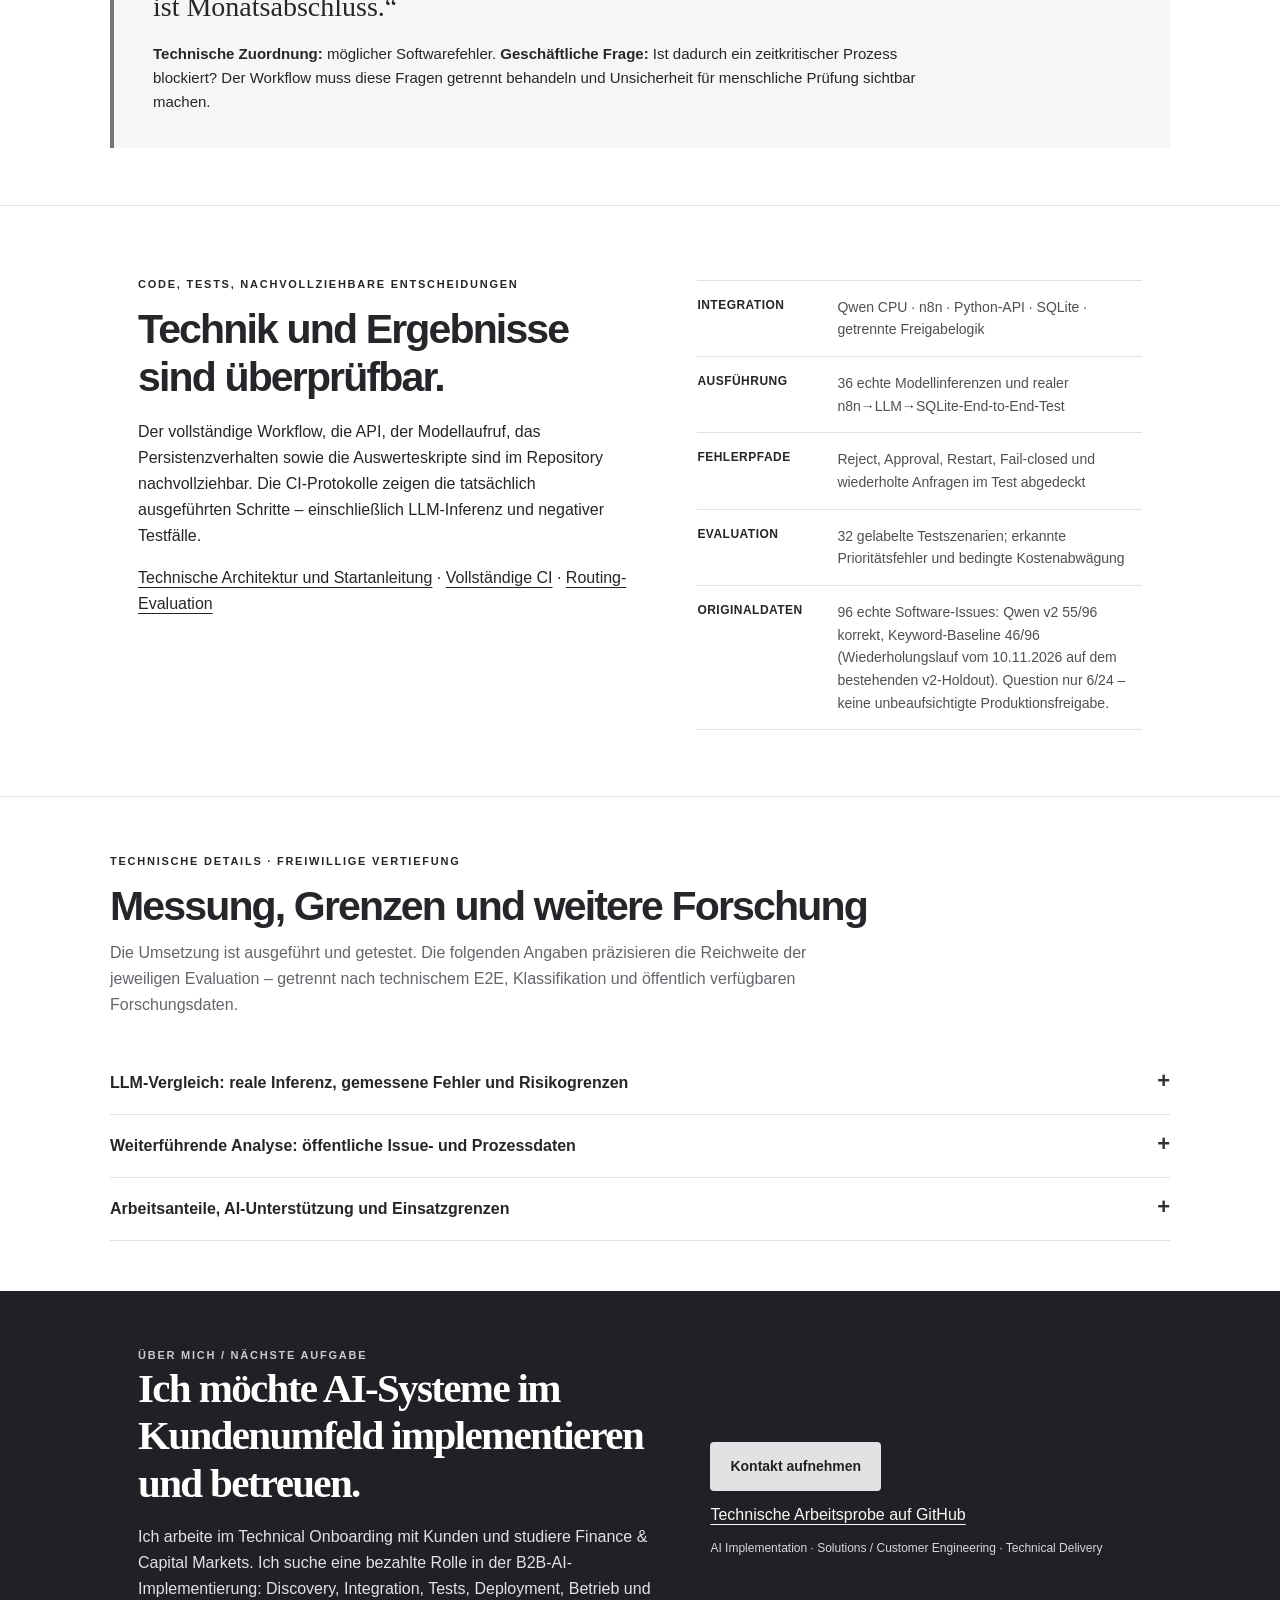
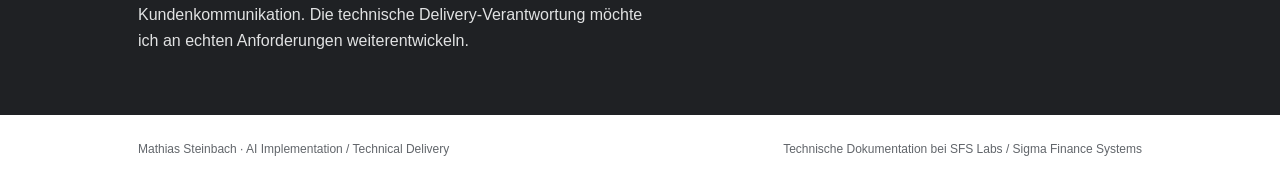
==== commit 213b5fec: "nav(portfolio): connect existing case page with new work index and voice guide" ====
--- a/docs/index.html
+++ b/docs/index.html
@@ -16,7 +16,7 @@
 <meta property="og:image:height" content="630">
 <meta property="og:image:alt" content="SFS.Labs – Applied AI · Automation · Technical Research">
 <meta name="twitter:card" content="summary_large_image">
-<title>Mathias Steinbach | AI Implementation – realer Workflow, echte Tests</title>
+<title>AI Knowledge Ops · Service Intake | Mathias Steinbach</title>
 <style>
 :root{--paper:#FFFFFF;--white:#ffffff;--ink:#242629;--shade:#62666B;--soft:#F6F6F5;--line:#E1E2E3;--accent:#303236;--accent-dark:#242629;--warm:#F6F6F5}
 *{box-sizing:border-box}
@@ -101,7 +101,7 @@
 <body>
 <header><div class="shell header">
  <div><div class="name"><svg class="brandmark" viewBox="0 0 400 400" width="27" height="27" aria-hidden="true" focusable="false"><path d="M72 80H328V148H152V180H72Z M248 220H328V320H72V252H248Z" fill="currentColor"/></svg> Mathias Steinbach</div><span class="header-sub">AI Implementation · lokaler Integrationsprototyp</span></div>
- <nav class="header-right" aria-label="Seitennavigation"><a href="#entscheidung">Arbeitsprobe</a><a href="#nachweise">Nachweise</a><a href="#kontakt">Kontakt</a></nav>
+ <nav class="header-right" aria-label="Seitennavigation"><a href="work.html">Alle Arbeiten</a><a href="interactive.html">SFS Interactive</a><a href="#entscheidung">Arbeitsprobe</a><a href="#nachweise">Nachweise</a><a href="#kontakt">Kontakt</a></nav>
 </div></header>
 <main>
  <section class="shell hero" aria-labelledby="headline">
